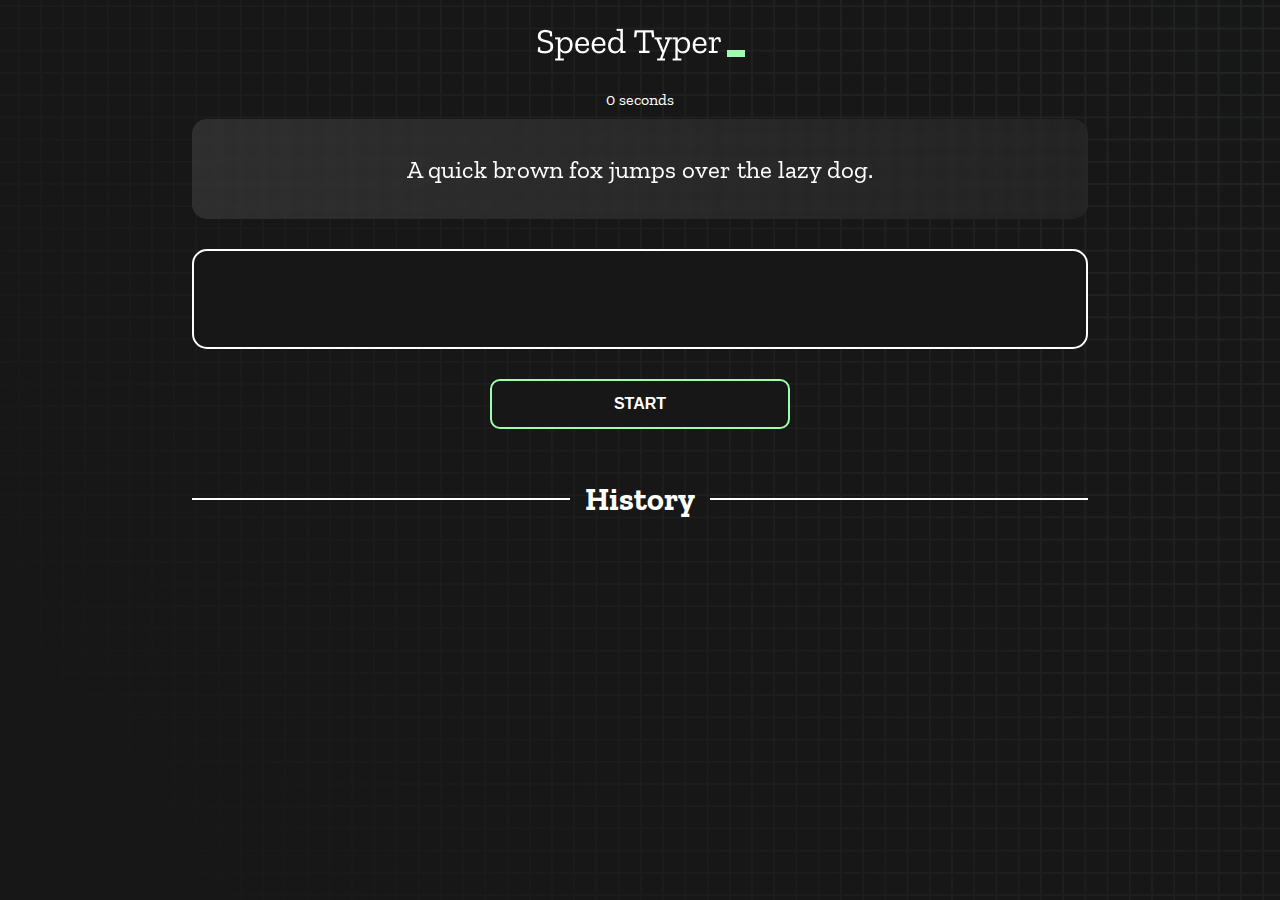
==== index.html @ 950070ed "Initial commit" ====
<!DOCTYPE html>
<html lang="en">
  <head>
    <meta charset="UTF-8" />
    <meta http-equiv="X-UA-Compatible" content="IE=edge" />
    <meta name="viewport" content="width=device-width, initial-scale=1.0" />
    <title>Speed Monster</title>
    <link rel="stylesheet" href="styles.css" />
    <link rel="preconnect" href="https://fonts.googleapis.com" />
    <link rel="preconnect" href="https://fonts.gstatic.com" crossorigin />
    <link
      href="https://fonts.googleapis.com/css2?family=Zilla+Slab:wght@300;400;500&display=swap"
      rel="stylesheet"
    />
  </head>
  <body>
    <h1 class="title"><img src="./logo.png" /></h1>
    <div id="show-time">0 seconds</div>

    <div class="box-container">
      <div id="question"></div>

      <div id="display" class="inactive"></div>

      <div class="buttons">
        <button id="starts">START</button>
      </div>

      <div class="divider-container">
        <div class="line"></div>
        <h1 class="title2">History</h1>
        <div class="line"></div>
      </div>
      <div id="histories"></div>
    </div>

    <div id="countdown"></div>
    <div id="modal-background" class="hidden"></div>
    <div id="result" class="hidden"></div>

    <script src="./history.js"></script>
    <script src="./script.js"></script>
  </body>
</html>
---- styles.css ----
* {
  padding: 0;
  margin: 0;
  box-sizing: border-box;
}

body {
  background-image: url("./bg.png");
  background-size: cover;
  background-position: left top;
  font-family: "Zilla Slab", serif;
}

.box-container {
  width: 70%;
  margin: 0 auto;
}

#question {
  height: 100px;
  display: flex;
  align-items: center;
  justify-content: center;
  color: white;
  font-size: 25px;
  border-radius: 15px;
  background: rgb(255, 255, 255);
  background: linear-gradient(
    92.49deg,
    rgba(255, 255, 255, 0.1) 0.18%,
    rgba(255, 255, 255, 0.05) 99.85%
  );
  backdrop-filter: blur(5px);
  margin-bottom: 30px;
}

#display {
  height: 100px;
  display: flex;
  flex-wrap: wrap;
  align-items: center;
  padding-left: 5rem;
  color: white;
  font-size: 32px;
  background-color: #171717;
  border: 2px solid #9dffad;
  border-radius: 15px;
}

#countdown {
  position: fixed;
  height: 100vh;
  width: 100vw;
  background-color: rgba(0, 0, 0, 0.8);
  top: 0;
  left: 0;
  display: flex;
  align-items: center;
  justify-content: center;
  font-size: 3rem;
  color: white;
  display: none;
}
#result {
  position: fixed;
  top: 10%; 
  left: 10%;
  transform: translate(-50%, -50%);
  height: 250px;
  width: 400px;
  background-color: #171717;
  border-radius: 15px;
  border: 2px solid #9dffad;
  color: white;
  text-align: center;
  padding: 2rem;
}
#show-time{
  text-align: center;
  color: white;
  margin: 10px 0;
}

.green {
  color: #9dffad;
}
.red {
  color: #eb6565;
}
.bold {
  font-weight: 700;
}
.inactive {
  border: 2px solid white !important;
}
.hidden {
  display: none;
}
.title {
  text-align: center;
  color: white;
  margin: 20px 0;
}

.divider-container {
  height: 80px;
  display: flex;
  justify-content: center;
  align-items: center;
  gap: 15px;
  margin: 0 auto;
}

.line {
  height: 2px;
  background: white;
  width: 100%;
}

.title2 {
  color: white;
  display: block;
}

.buttons {
  display: flex;
  justify-content: center;
  margin: 30px 0;
}
button {
  padding: 10px 20px;
  border: none;
  font-size: 16px;
  font-weight: bold;
  width: 300px;
  height: 50px;
  color: white;
  background-color: #171717;
  border-radius: 10px;
  border: 2px solid #9dffad;
  cursor: pointer;
}

#histories {
  display: flex;
  flex-wrap: wrap;
  justify-content: space-around;
}

.card {
  width: 100%;
  height: 100%;
  padding: 50px;
  display: flex;
  justify-content: space-between;
  align-items: center;
  padding: 20px 30px;
  color: white;
  border-radius: 15px;
  background: rgb(255, 255, 255);
  background: linear-gradient(
    92.49deg,
    rgba(255, 255, 255, 0.1) 0.18%,
    rgba(255, 255, 255, 0.05) 99.85%
  );
  backdrop-filter: blur(5px);
  margin-bottom: 30px;
}

#modal-background {
  background: rgb(255, 255, 255);
  background: linear-gradient(
    92.49deg,
    rgba(255, 255, 255, 0.1) 0.18%,
    rgba(255, 255, 255, 0.05) 99.85%
  );
  backdrop-filter: blur(5px);
  height: 100vh;
  width: 100%;
  position: fixed;
  top: 0;
}

@media only screen and (max-width: 700px) {
  .box-container {
    padding: 0 20px;
    width: 100%;
  }
  .card {
    flex-direction: column;
  }
}
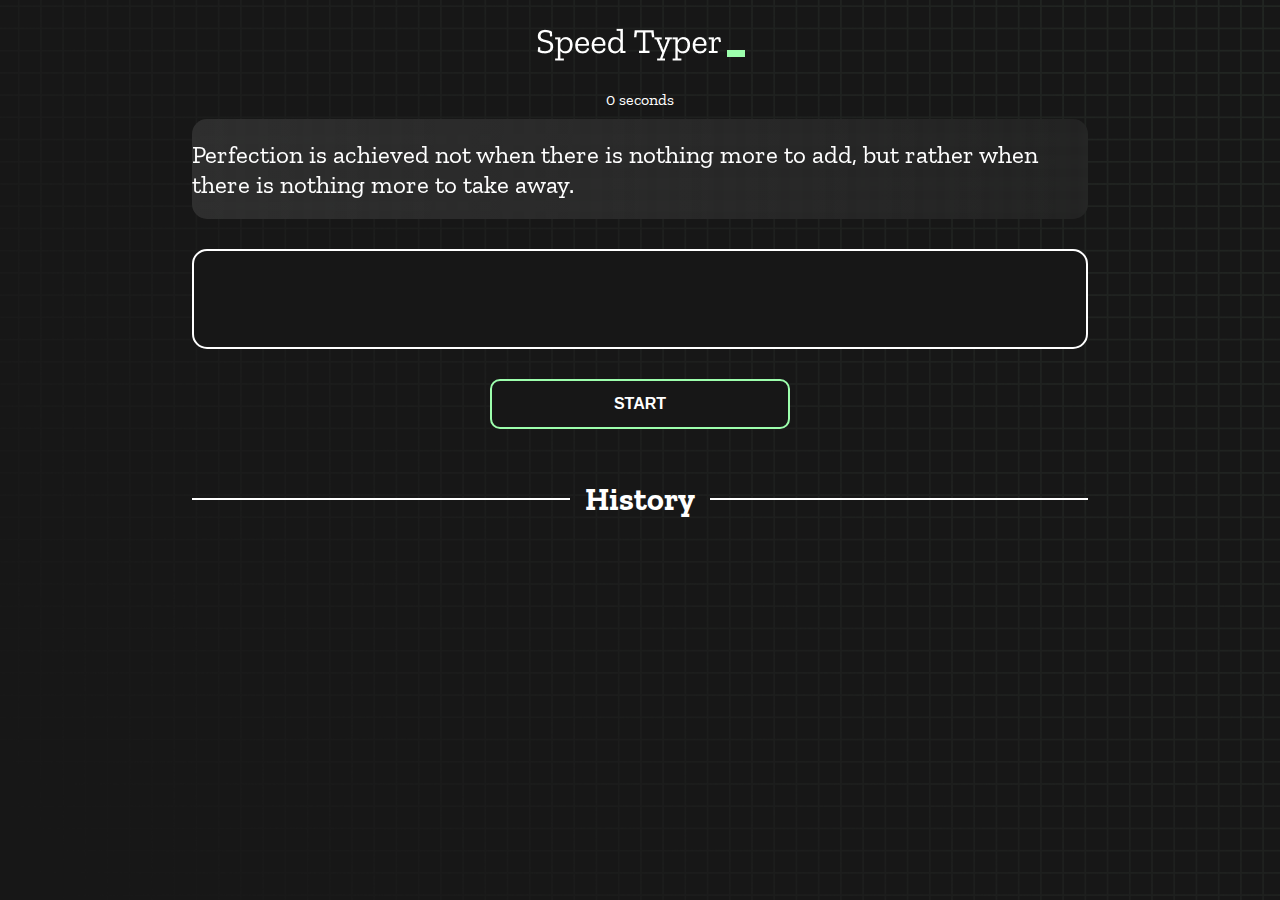
==== commit 51205064: "alhamdulillah" ====
--- a/index.html
+++ b/index.html
@@ -38,6 +38,7 @@
     <div id="modal-background" class="hidden"></div>
     <div id="result" class="hidden"></div>
 
+    
     <script src="./history.js"></script>
     <script src="./script.js"></script>
   </body>
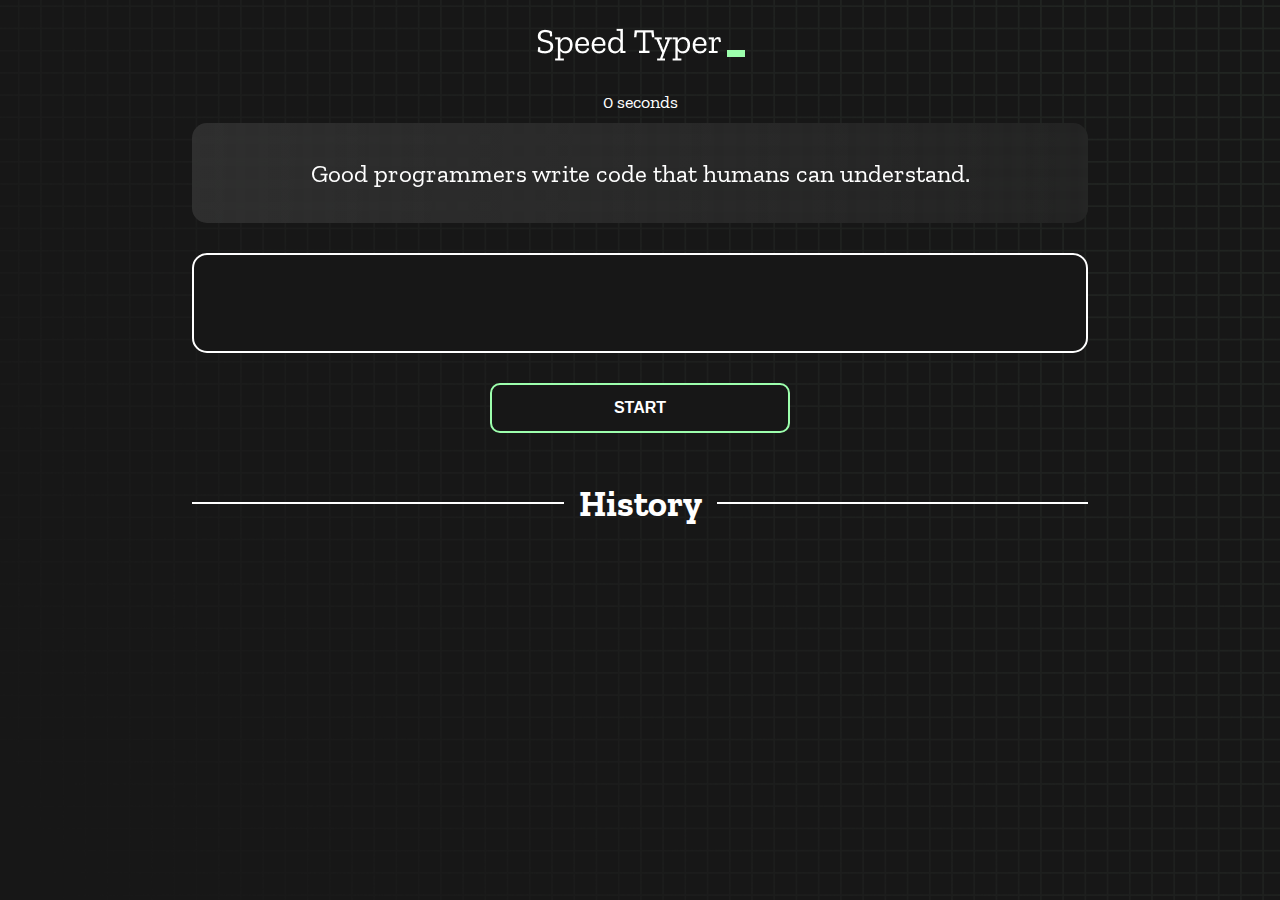
==== commit 0f1e1bb0: "api related problem solved" ====
--- a/index.html
+++ b/index.html
@@ -38,8 +38,8 @@
     <div id="modal-background" class="hidden"></div>
     <div id="result" class="hidden"></div>
 
-    
-    <script src="./history.js"></script>
-    <script src="./script.js"></script>
+
+    <script src="history.js"></script>
+    <script src="script.js"></script>
   </body>
 </html>
--- a/styles.css
+++ b/styles.css
@@ -9,8 +9,24 @@
   background-size: cover;
   background-position: left top;
   font-family: "Zilla Slab", serif;
-}
-
+  color: #7a7070;
+  font-size: 18px;
+}
+ol li {
+  padding-bottom: 15px;
+  font-size: 18px;
+  color: #a4a4a4;
+  font-weight: 500;
+  line-height: 1.7;
+}
+ol li::marker {
+  color: #a4a4a4;
+  font-size: 25px;
+  font-weight: 800;
+}
+.page-title{
+  color: #817777;
+}
 .box-container {
   width: 70%;
   margin: 0 auto;
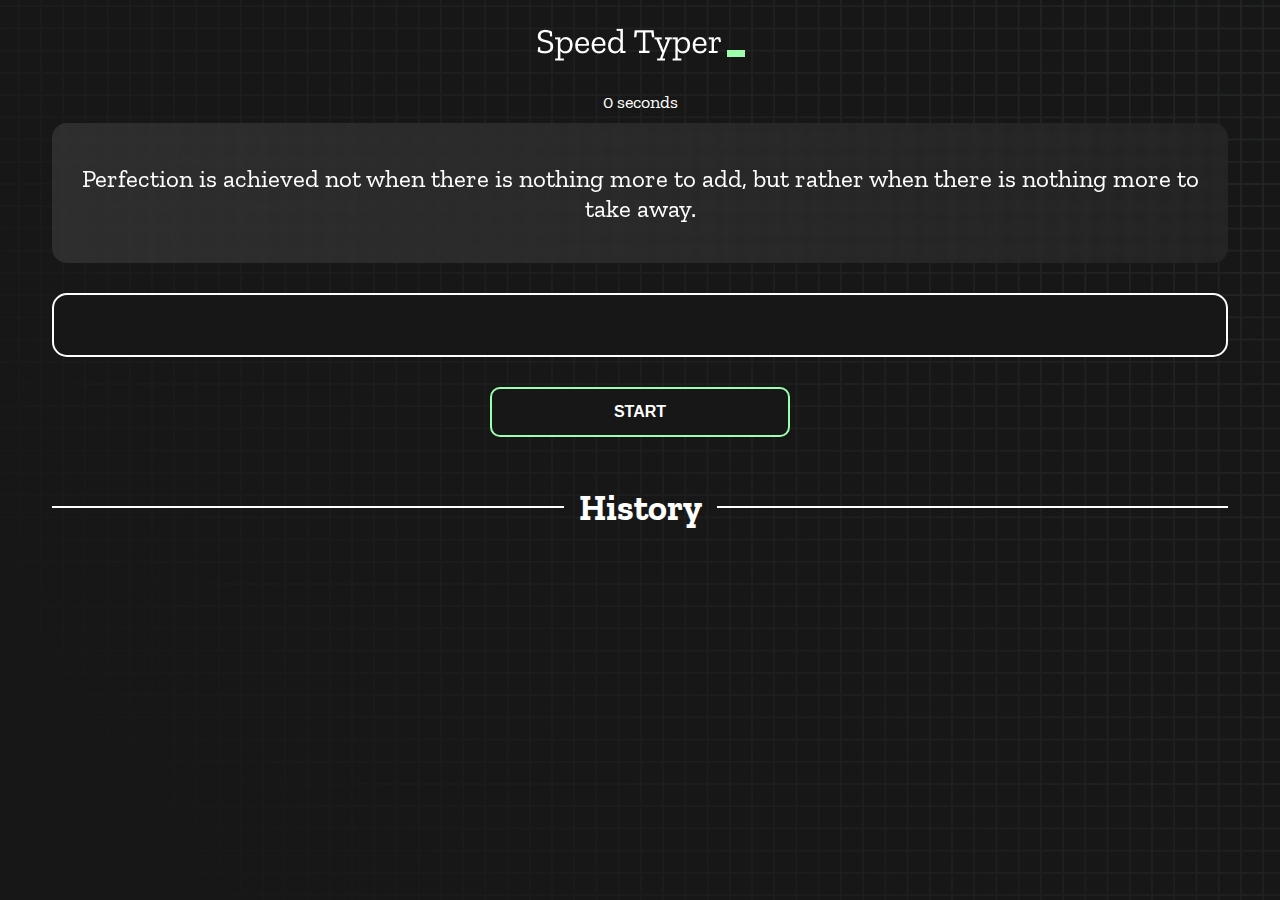
==== commit bcd4a217: "design update done" ====
--- a/index.html
+++ b/index.html
@@ -27,7 +27,7 @@
       </div>
 
       <div class="divider-container">
-        <div class="line"></div>
+        <div class="line  "></div>
         <h1 class="title2">History</h1>
         <div class="line"></div>
       </div>
--- a/styles.css
+++ b/styles.css
@@ -27,13 +27,27 @@
 .page-title{
   color: #817777;
 }
+.finish{
+  margin-bottom: 20px;
+}
+.p1{
+  margin-bottom: 6px;
+}
+.p2{
+  margin-bottom: 23px;
+}
+
 .box-container {
-  width: 70%;
+  max-width: 1200px;
   margin: 0 auto;
-}
+  width: 100%;
+  padding: 0 12px;
+}
+
 
 #question {
-  height: 100px;
+  padding: 40px 15px;
+  text-align: center;
   display: flex;
   align-items: center;
   justify-content: center;
@@ -51,11 +65,12 @@
 }
 
 #display {
-  height: 100px;
+  padding: 30px 15px;
   display: flex;
   flex-wrap: wrap;
   align-items: center;
-  padding-left: 5rem;
+  text-align: center;
+  justify-content: center;
   color: white;
   font-size: 32px;
   background-color: #171717;
@@ -79,8 +94,8 @@
 }
 #result {
   position: fixed;
-  top: 10%; 
-  left: 10%;
+  top: 50%; 
+  left: 50%;
   transform: translate(-50%, -50%);
   height: 250px;
   width: 400px;
@@ -158,9 +173,12 @@
 }
 
 #histories {
-  display: flex;
-  flex-wrap: wrap;
   justify-content: space-around;
+  display: grid;
+  grid-template-columns: repeat(3,1fr);
+  row-gap: 35px;
+  column-gap: 20px;
+
 }
 
 .card {
@@ -168,9 +186,10 @@
   height: 100%;
   padding: 50px;
   display: flex;
-  justify-content: space-between;
-  align-items: center;
-  padding: 20px 30px;
+  flex-direction: column;
+  justify-content: center;
+  text-align: center;
+  padding: 40px 30px;
   color: white;
   border-radius: 15px;
   background: rgb(255, 255, 255);
@@ -182,7 +201,10 @@
   backdrop-filter: blur(5px);
   margin-bottom: 30px;
 }
-
+.q-title{
+  margin-bottom: 15px;
+  font-weight: 600;
+}
 #modal-background {
   background: rgb(255, 255, 255);
   background: linear-gradient(
@@ -197,12 +219,17 @@
   top: 0;
 }
 
-@media only screen and (max-width: 700px) {
+@media only screen and (max-width: 1024px) {
+  #histories{
+    grid-template-columns: repeat(2,1fr);
+  }
+}
+@media only screen and (max-width: 767px) {
   .box-container {
     padding: 0 20px;
-    width: 100%;
   }
-  .card {
-    flex-direction: column;
+  #histories{
+    grid-template-columns: repeat(1,1fr);
+    row-gap: 25px;
   }
 }
